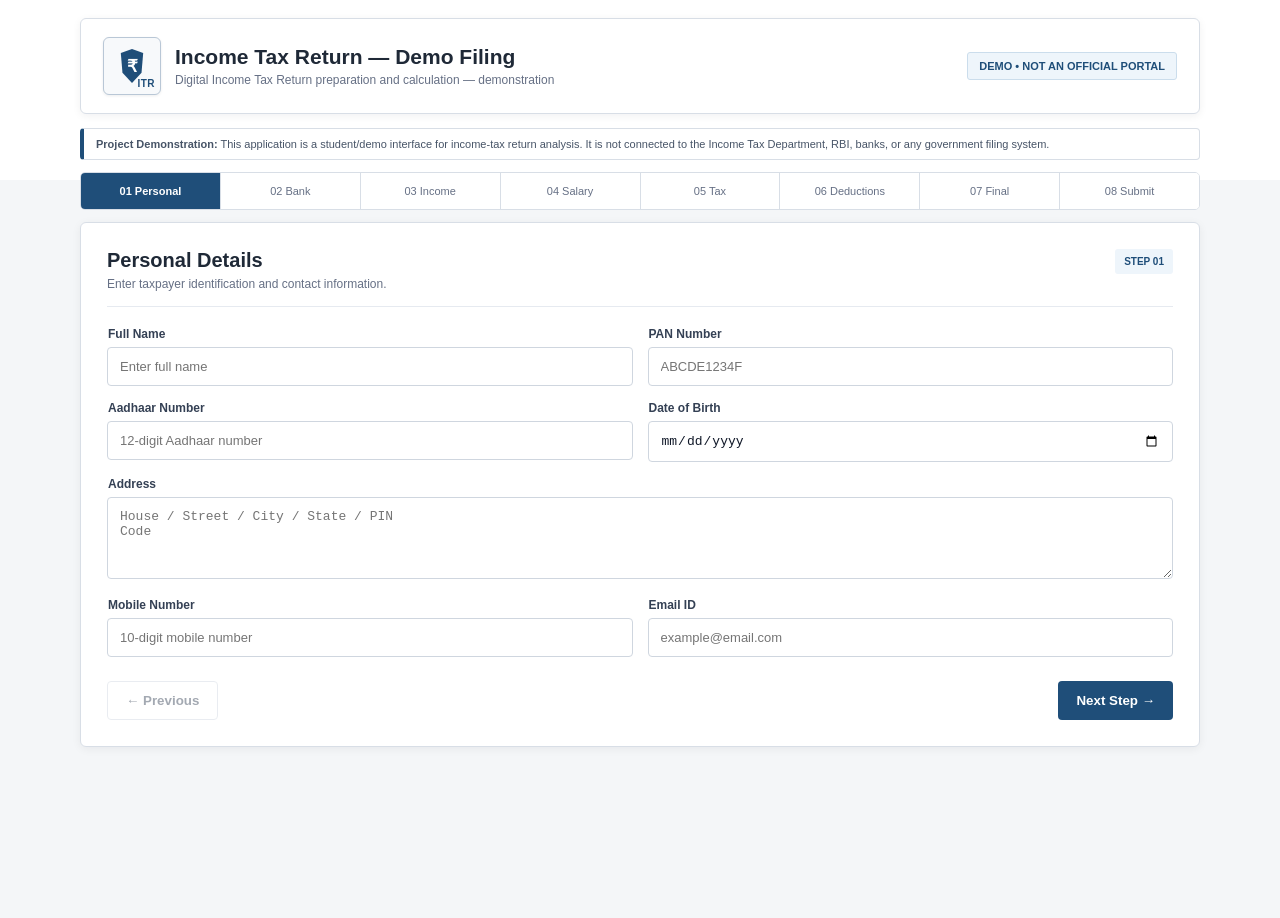
==== index.html @ 1fe900ed "Rename E_ITR_FORM_DEMO_FINAL.html to index.html" ====
<!DOCTYPE html>
<html lang="en">
<head>
<meta charset="UTF-8">
<meta name="viewport" content="width=device-width, initial-scale=1.0">
<title>e-ITR Return Analysis & Filing Demo</title>
<style>
*{box-sizing:border-box;margin:0;padding:0}
:root{
 --bg:#f4f6f8;--card:#fff;--line:#d8dee6;--text:#1f2937;--muted:#667085;
 --primary:#1f4e79;--primary2:#2f6690;--green:#18794e;--danger:#b42318;
}
body{min-height:100vh;font-family:Arial,Segoe UI,sans-serif;color:var(--text);background:var(--bg);overflow-x:hidden}
body:before{content:"";position:fixed;inset:0;pointer-events:none;z-index:-1;background:linear-gradient(#fff 0 180px,transparent 180px)}
header{width:min(1120px,94%);margin:18px auto 14px;padding:18px 22px;display:flex;align-items:center;justify-content:space-between;gap:18px;background:#fff;border:1px solid var(--line);border-radius:6px;box-shadow:0 2px 8px rgba(16,24,40,.06)}
.brand{display:flex;align-items:center;gap:14px}
.logo{width:54px;height:54px;border-radius:4px;display:grid;place-items:center;font-weight:800;font-size:17px;color:#fff;background:var(--primary)}
.brand h1{font-size:21px;font-weight:700}.brand p{font-size:12px;color:var(--muted);margin-top:4px}
.badge{padding:7px 11px;border-radius:3px;background:#eef5fb;color:var(--primary);border:1px solid #cbddec;font-size:11px;font-weight:700}
.container{width:min(1120px,94%);margin:auto;padding-bottom:40px}
.progress{display:flex;gap:0;overflow:auto;margin-bottom:12px;border:1px solid var(--line);background:#fff;border-radius:5px}
.step{min-width:120px;flex:1;padding:12px 10px;border-right:1px solid var(--line);background:#fff;color:#667085;font-size:11px;text-align:center}
.step:last-child{border-right:0}.step.active{color:#fff;background:var(--primary);font-weight:700}
.form-card{background:#fff;border:1px solid var(--line);border-radius:6px;padding:26px;box-shadow:0 2px 10px rgba(16,24,40,.06)}
.section{display:none;animation:fade .2s ease}.section.active{display:block}
@keyframes fade{from{opacity:.5;transform:translateY(4px)}to{opacity:1;transform:none}}
.section-head{display:flex;justify-content:space-between;align-items:flex-start;margin-bottom:20px;gap:15px;border-bottom:1px solid #e6eaf0;padding-bottom:15px}
.section-head h2{font-size:20px}.section-head p{color:var(--muted);font-size:12px;margin-top:5px}.number{font-size:10px;color:var(--primary);background:#eef5fb;padding:7px 9px;border-radius:3px;font-weight:700}
.grid{display:grid;grid-template-columns:repeat(2,1fr);gap:15px}.field{position:relative}.field.full{grid-column:1/-1}
label{display:block;color:#344054;font-size:12px;margin:0 0 6px 1px;font-weight:600}
input,select,textarea{width:100%;padding:11px 12px;border:1px solid #cfd6df;border-radius:4px;background:#fff;color:#101828;outline:none;font-size:13px;transition:.15s}
textarea{min-height:82px;resize:vertical}
input:focus,select:focus,textarea:focus{border-color:var(--primary);box-shadow:0 0 0 2px rgba(31,78,121,.08)}
select option{background:#fff;color:#111}.hint{font-size:10px;color:#667085;margin-top:4px}
.summary{margin-top:18px;padding:16px;border-radius:5px;background:#f7f9fb;border:1px solid #dfe5ec}
.summary-grid{display:grid;grid-template-columns:repeat(3,1fr);gap:10px;margin-top:10px}.summary-item{padding:13px;background:#fff;border:1px solid #e1e6ec;border-radius:4px}
.summary-item small{color:var(--muted);display:block;font-size:10px}.summary-item strong{display:block;margin-top:5px;font-size:17px}
.actions{display:flex;justify-content:space-between;gap:10px;margin-top:24px}
button{border:0;border-radius:4px;padding:11px 18px;color:#fff;font-weight:700;cursor:pointer;background:var(--primary);transition:.15s}
button:hover{background:var(--primary2)}button.secondary{background:#fff;color:#344054;border:1px solid #cfd6df;box-shadow:none}
button.success{background:var(--green)}button:disabled{opacity:.45;cursor:not-allowed}
.verify{padding:18px;border:1px solid #dfe5ec;border-radius:5px;background:#fafbfc}
.check{display:flex;gap:9px;align-items:flex-start;margin:13px 0;color:#475467;font-size:12px;line-height:1.5}.check input{width:auto;margin-top:2px;accent-color:var(--primary)}
.notice{margin-top:15px;color:#667085;font-size:10px;line-height:1.6}
.modal{display:none;position:fixed;inset:0;background:rgba(16,24,40,.48);z-index:20;place-items:center;padding:20px}
.modal.show{display:grid}.modal-box{width:min(620px,100%);padding:26px;border-radius:6px;background:#fff;border:1px solid var(--line);box-shadow:0 18px 50px rgba(16,24,40,.22);text-align:left}
.success-icon{width:44px;height:44px;border-radius:50%;display:grid;place-items:center;background:#e8f5ee;color:var(--green);font-size:24px;margin-bottom:12px}
.modal-box h2{margin-bottom:6px;font-size:21px}.modal-box p{color:var(--muted);font-size:12px;line-height:1.6;margin-bottom:14px}
.receipt{margin:15px 0;padding:14px;border:1px solid #dfe5ec;background:#fafbfc;border-radius:4px}.receipt-row{display:flex;justify-content:space-between;gap:20px;padding:7px 0;border-bottom:1px solid #e7ebf0;font-size:12px}.receipt-row:last-child{border-bottom:0}.receipt-row strong{font-size:13px}
@media(max-width:700px){header{align-items:flex-start}.badge{display:none}.grid{grid-template-columns:1fr}.field.full{grid-column:auto}.summary-grid{grid-template-columns:1fr}.form-card{padding:18px}.section-head h2{font-size:18px}.step{min-width:105px}}

.logo-mark{width:58px;height:58px;border:1px solid #b9c7d6;border-radius:6px;background:#f7f9fb;display:flex;align-items:center;justify-content:center;gap:2px;position:relative;box-shadow:0 1px 3px rgba(16,24,40,.08)}
.logo-shield{width:28px;height:34px;display:grid;place-items:center;background:#1f4e79;color:#fff;font-weight:800;font-size:17px;clip-path:polygon(50% 0,90% 12%,84% 70%,50% 100%,16% 70%,10% 12%)}
.logo-itr{font-size:10px;font-weight:800;color:#1f4e79;position:absolute;bottom:5px;right:5px;letter-spacing:.5px}
.top-note{margin:0 auto 12px;width:min(1120px,94%);font-size:11px;color:#475467;background:#fff;border:1px solid #d8dee6;padding:9px 12px;border-left:4px solid #1f4e79;border-radius:4px}
.calc-note{margin-top:10px;padding:10px 12px;background:#f2f7fb;border:1px solid #d7e4ef;border-radius:4px;font-size:11px;color:#475467}
.result-highlight{margin-top:12px;padding:14px;border:1px solid #b9d7c7;background:#f2faf5;border-radius:5px}
.result-highlight strong{color:#17633f}
.receipt-head{font-size:11px;color:#667085;margin-bottom:8px;font-weight:700;text-transform:uppercase;letter-spacing:.4px}

</style>
</head>
<body>
<header>
<div class="brand">
<div class="logo-mark" aria-label="Income Tax Return demo logo">
  <span class="logo-shield">₹</span><span class="logo-itr">ITR</span>
</div>
<div>
<h1>Income Tax Return — Demo Filing</h1>
<p>Digital Income Tax Return preparation and calculation — demonstration</p>
</div>
</div>
<div class="badge">DEMO • NOT AN OFFICIAL PORTAL</div>
</header>
<div class="top-note"><strong>Project Demonstration:</strong> This application is a student/demo interface for income-tax return analysis. It is not connected to the Income Tax Department, RBI, banks, or any government filing system.</div>
<main class="container">
<div class="progress">
<div class="step active">01 Personal</div>
<div class="step">02 Bank</div>
<div class="step">03 Income</div>
<div class="step">04 Salary</div>
<div class="step">05 Tax</div>
<div class="step">06 Deductions</div>
<div class="step">07 Final</div>
<div class="step">08 Submit</div>
</div>
<div class="form-card">
<section class="section active">
<div class="section-head"><div><h2>Personal Details</h2><p>Enter taxpayer identification and contact information.</p></div><span
class="number">STEP 01</span></div>
<div class="grid">
<div class="field"><label>Full Name</label><input id="name" placeholder="Enter full name"></div>
<div class="field"><label>PAN Number</label><input id="pan" maxlength="10" placeholder="ABCDE1234F"
style="text-transform:uppercase"></div>
<div class="field"><label>Aadhaar Number</label><input id="aadhaar" maxlength="12" placeholder="12-digit Aadhaar number"></div>
<div class="field"><label>Date of Birth</label><input id="dob" type="date"></div>
<div class="field full"><label>Address</label><textarea id="address" placeholder="House / Street / City / State / PIN
Code"></textarea></div>
<div class="field"><label>Mobile Number</label><input id="mobile" maxlength="10" placeholder="10-digit mobile number"></div>
<div class="field"><label>Email ID</label><input id="email" type="email" placeholder="example@email.com"></div>
</div>
</section>
<section class="section">
<div class="section-head"><div><h2>Bank Details</h2><p>Provide the bank account details used for refund or tax-related
processing.</p></div><span class="number">STEP 02</span></div>
<div class="grid">
<div class="field"><label>Bank Name</label><input id="bank" placeholder="Enter bank name"></div>
<div class="field"><label>Account Number</label><input id="account" placeholder="Enter account number"></div>
<div class="field"><label>IFSC Code</label><input id="ifsc" placeholder="ABCD0123456" style="text-transform:uppercase"></div>
<div class="field"><label>Account Type</label><select id="accountType"><option value="">Select account
type</option><option>Savings</option><option>Current</option><option>NRE</option><option>NRO</option></select></div>
</div>
</section>
<section class="section">
<div class="section-head"><div><h2>Income Details</h2><p>Enter income received from different sources during the financial
year.</p></div><span class="number">STEP 03</span></div>
<div class="grid">
<div class="field"><label>Salary Income ( )</label><input class="money" id="salaryIncome" type="number" min="0"
placeholder="0"></div>
<div class="field"><label>Business / Profession Income ( )</label><input class="money" id="businessIncome" type="number" min="0"
placeholder="0"></div>
<div class="field"><label>Bank Interest ( )</label><input class="money" id="interest" type="number" min="0"
placeholder="0"></div>
<div class="field"><label>Other Income ( )</label><input class="money" id="otherIncome" type="number" min="0"
placeholder="0"></div>
</div>
<div class="summary"><b>Income Preview</b><div class="summary-grid"><div class="summary-item"><small>Total Income
Sources</small><strong id="incomePreview"> 0</strong></div></div></div>
</section>
<section class="section">
<div class="section-head"><div><h2>Salary Details</h2><p>Provide gross salary, allowances and employer information.</p></div><span
class="number">STEP 04</span></div>
<div class="grid">
<div class="field"><label>Gross Salary ( )</label><input class="money" id="grossSalary" type="number" min="0"
placeholder="0"></div>
<div class="field"><label>Allowances ( )</label><input class="money" id="allowances" type="number" min="0" placeholder="0"></div>
<div class="field"><label>Taxable Salary ( )</label><input class="money" id="taxableSalary" type="number" min="0"
placeholder="0"></div>
<div class="field"><label>Employer Details</label><input id="employer" placeholder="Employer / Company name"></div>
</div>
</section>
<section class="section">
<div class="section-head"><div><h2>Tax Review</h2><p>Tax figures are calculated from the income and deductions entered above.</p></div><span
class="number">STEP 05</span></div>
<div class="grid">
<div class="field"><label>Total Income ( )</label><input class="money" id="totalIncome" type="number" min="0"
placeholder="0"></div>
<div class="field"><label>Taxable Income ( )</label><input class="money" id="taxableIncome" type="number" min="0"
placeholder="0"></div>
<div class="field"><label>Income Tax (₹)</label><input class="money" id="incomeTax" type="number" min="0" readonly placeholder="0"></div>
<div class="field"><label>Health & Education Cess (₹)</label><input class="money" id="cess" type="number" min="0" readonly placeholder="0"></div>
<div class="field"><label>TDS Deducted ( )</label><input class="money" id="tds" type="number" min="0" placeholder="0"></div>
</div>
</section>
<section class="section">
<div class="section-head"><div><h2>Deductions</h2><p>Enter eligible deductions as applicable to your tax filing.</p></div><span
class="number">STEP 06</span></div>
<div class="grid">
<div class="field"><label>Section 80C ( )</label><input class="money" id="d80c" type="number" min="0" placeholder="0"></div>
<div class="field"><label>Section 80D ( )</label><input class="money" id="d80d" type="number" min="0" placeholder="0"></div>
<div class="field full"><label>Other Applicable Deductions ( )</label><input class="money" id="otherDeduction" type="number"
min="0" placeholder="0"></div>
</div>
</section>
<section class="section">
<div class="section-head"><div><h2>Final Calculation</h2><p>Review the entered figures before moving to
verification.</p></div><span class="number">STEP 07</span></div>
<div class="summary">
<div class="summary-grid">
<div class="summary-item"><small>Total Tax Payable</small><strong id="finalTax"> 0</strong></div>
<div class="summary-item"><small>Tax Already Paid / TDS</small><strong id="finalTDS"> 0</strong></div>
<div class="summary-item"><small>Final Status</small><strong id="finalStatus">—</strong></div>
</div>
</div>
<p class="notice">This interface performs a basic demo calculation from entered values. Actual ITR computation, tax regime rules,
exemptions, limits and validation should be verified against the applicable Income Tax Department rules before filing.</p>
</section>
<section class="section">
<div class="section-head"><div><h2>Verification & Submission</h2><p>Complete the final declaration and select your submission
method.</p></div><span class="number">STEP 08</span></div>
<div class="verify">
<label>Demo Verification Method</label>
<select id="verifyMethod">
<option value="">Select method</option>
<option>Demo: Aadhaar OTP flow (not sent)</option>
<option>Demo: Bank / Demat flow (not sent)</option>
<option>Demo: Verify later</option>
</select>
<label class="check"><input type="checkbox" id="declaration"> I confirm that the information entered in this demo form is correct
to the best of my knowledge.</label>
<label class="check"><input type="checkbox" id="consent"> I understand that this interface is a demonstration and is not directly
connected to the Income Tax Department filing system.</label>
<button class="success" id="submitBtn" disabled onclick="submitITR()">✓ Submit Return Demo & View Result</button>
<p class="notice">For actual filing, use the official Income Tax e-Filing portal and follow the current government verification
process.</p>
</div>
</section>
<div class="actions">
<button class="secondary" id="prevBtn" onclick="prevStep()" disabled>← Previous</button>
<button id="nextBtn" onclick="nextStep()">Next Step →</button>
</div>
</div>
</main>
<div class="modal" id="modal">
 <div class="modal-box">
  <div class="success-icon">✓</div>
  <h2>Return Analysis Completed</h2>
  <p id="resultIntro">Your entered return data has been processed successfully in this demo.</p>
  <div class="receipt">
   <div class="receipt-head">Demo Return Summary</div>
   <div class="receipt-row"><span>Acknowledgement Reference</span><strong id="ackNo">—</strong></div>
   <div class="receipt-row"><span>Taxpayer Name</span><strong id="receiptName">—</strong></div>
   <div class="receipt-row"><span>PAN</span><strong id="receiptPan">—</strong></div>
   <div class="receipt-row"><span>Total Income</span><strong id="receiptIncome">₹0</strong></div>
   <div class="receipt-row"><span>Taxable Income</span><strong id="receiptTaxable">₹0</strong></div>
   <div class="receipt-row"><span>Total Tax Liability</span><strong id="receiptTax">₹0</strong></div>
   <div class="receipt-row"><span>Tax Already Paid / TDS</span><strong id="receiptPaid">₹0</strong></div>
   <div class="receipt-row"><span>Final Result</span><strong id="receiptStatus">—</strong></div>
  </div>
  <div class="result-highlight"><strong>What this means:</strong><br><span id="resultExplanation">—</span></div>
  <p class="notice">This reference is generated only by the demo application. It is not a government acknowledgement number and no return has been submitted to any authority.</p>
  <button onclick="closeModal()">Close Result</button>
 </div>
</div>
<script>
const sections=[...document.querySelectorAll('.section')];
const steps=[...document.querySelectorAll('.step')];
let current=0;

const val=id=>Number(document.getElementById(id)?.value||0);
const money=n=>'₹'+Number(Math.max(0,n)||0).toLocaleString('en-IN',{maximumFractionDigits:0});

function showStep(i){
 current=i;
 sections.forEach((s,n)=>s.classList.toggle('active',n===i));
 steps.forEach((s,n)=>s.classList.toggle('active',n===i));
 document.getElementById('prevBtn').disabled=i===0;
 document.getElementById('nextBtn').style.display=i===sections.length-1?'none':'inline-block';
 if(i===2||i===4||i===5) calculateAll();
 window.scrollTo({top:0,behavior:'smooth'});
}
function nextStep(){if(current<sections.length-1){if(validateStep(current))showStep(current+1)}}
function prevStep(){if(current>0)showStep(current-1)}

function validateStep(i){
 const required={
  0:['name','pan','dob','mobile','email'],
  1:['bank','account','ifsc','accountType'],
  2:[],
  3:['grossSalary'],
  4:[],
  5:[]
 }[i]||[];
 for(const id of required){
  const el=document.getElementById(id);
  if(!el.value.trim()){el.focus();alert('Please complete the required fields.');return false}
 }
 if(i===0 && !/^[A-Z]{5}[0-9]{4}[A-Z]$/.test(document.getElementById('pan').value.toUpperCase())){
  alert('Please enter a valid 10-character PAN format.');document.getElementById('pan').focus();return false;
 }
 if(i===0 && !/^\d{10}$/.test(document.getElementById('mobile').value)){
  alert('Please enter a valid 10-digit mobile number.');document.getElementById('mobile').focus();return false;
 }
 return true;
}

function grossIncome(){
 const salary=val('salaryIncome') || val('grossSalary');
 return salary+val('businessIncome')+val('interest')+val('otherIncome');
}
function standardDeduction(){
 const salary=val('salaryIncome') || val('grossSalary');
 return salary>0 ? Math.min(75000,salary) : 0;
}
function taxableIncome(){
 const income=grossIncome();
 const deductions=standardDeduction()+val('d80c')+val('d80d')+val('otherDeduction');
 return Math.max(0,income-deductions);
}

/* AY 2026-27 demo: new-regime slab calculation for ordinary income.
   This is a project calculator, not an official filing engine. */
function slabTax(income){
 let tax=0;
 if(income<=400000)return 0;
 tax += Math.min(Math.max(income-400000,0),400000)*0.05;
 tax += Math.min(Math.max(income-800000,0),400000)*0.10;
 tax += Math.min(Math.max(income-1200000,0),400000)*0.15;
 tax += Math.min(Math.max(income-1600000,0),400000)*0.20;
 tax += Math.min(Math.max(income-2000000,0),400000)*0.25;
 tax += Math.max(income-2400000,0)*0.30;
 return tax;
}
function calculateAll(){
 const income=grossIncome();
 const taxable=taxableIncome();
 let baseTax=slabTax(taxable);
 /* Basic 87A rebate for eligible resident individuals. */
 let rebate=taxable<=1200000 ? Math.min(baseTax,60000) : 0;
 let taxAfterRebate=Math.max(0,baseTax-rebate);
 const cess=taxAfterRebate*0.04;
 const liability=taxAfterRebate+cess;
 const paid=val('tds');
 const balance=liability-paid;

 document.getElementById('incomePreview').textContent=money(income);
 document.getElementById('finalTax').textContent=money(liability);
 document.getElementById('finalTDS').textContent=money(paid);
 document.getElementById('finalStatus').textContent=balance>0?'Tax Payable '+money(balance):balance<0?'Refund '+money(Math.abs(balance)):'No Balance';

 if(document.getElementById('totalIncome'))document.getElementById('totalIncome').value=Math.round(income);
 if(document.getElementById('taxableIncome'))document.getElementById('taxableIncome').value=Math.round(taxable);
 if(document.getElementById('incomeTax'))document.getElementById('incomeTax').value=Math.round(taxAfterRebate);
 if(document.getElementById('cess'))document.getElementById('cess').value=Math.round(cess);
 return {income,taxable,baseTax,rebate,cess,liability,paid,balance};
}

document.querySelectorAll('.money').forEach(el=>el.addEventListener('input',calculateAll));
['pan','ifsc'].forEach(id=>document.getElementById(id)?.addEventListener('input',e=>e.target.value=e.target.value.toUpperCase().replace(/[^A-Z0-9]/g,'')));
['mobile','aadhaar','account'].forEach(id=>document.getElementById(id)?.addEventListener('input',e=>e.target.value=e.target.value.replace(/\D/g,'')));

function updateSubmit(){
 const ok=document.getElementById('declaration').checked &&
          document.getElementById('consent').checked &&
          document.getElementById('verifyMethod').value;
 document.getElementById('submitBtn').disabled=!ok;
}
['declaration','consent','verifyMethod'].forEach(id=>document.getElementById(id).addEventListener('change',updateSubmit));

function submitITR(){
 const result=calculateAll();
 const ack='DEMO-'+Date.now().toString().slice(-10);
 document.getElementById('ackNo').textContent=ack;
 document.getElementById('receiptName').textContent=document.getElementById('name').value || '—';
 document.getElementById('receiptPan').textContent=document.getElementById('pan').value || '—';
 document.getElementById('receiptIncome').textContent=money(result.income);
 document.getElementById('receiptTaxable').textContent=money(result.taxable);
 document.getElementById('receiptTax').textContent=money(result.liability);
 document.getElementById('receiptPaid').textContent=money(result.paid);
 const status=result.balance>0?'Tax Payable '+money(result.balance):result.balance<0?'Refund '+money(Math.abs(result.balance)):'No Balance';
 document.getElementById('receiptStatus').textContent=status;
 document.getElementById('resultExplanation').textContent=result.balance>0
   ? 'Your calculated tax liability is higher than the TDS/tax already paid, so the remaining balance is shown as tax payable.'
   : result.balance<0
   ? 'The tax already paid/TDS is higher than the calculated liability, so the excess is shown as a demo refund amount.'
   : 'The calculated tax liability is fully covered by the tax already paid/TDS, so there is no remaining balance.';
 document.getElementById('modal').classList.add('show');
}
function closeModal(){document.getElementById('modal').classList.remove('show')}

calculateAll();
updateSubmit();
</script>
</body>
</html>
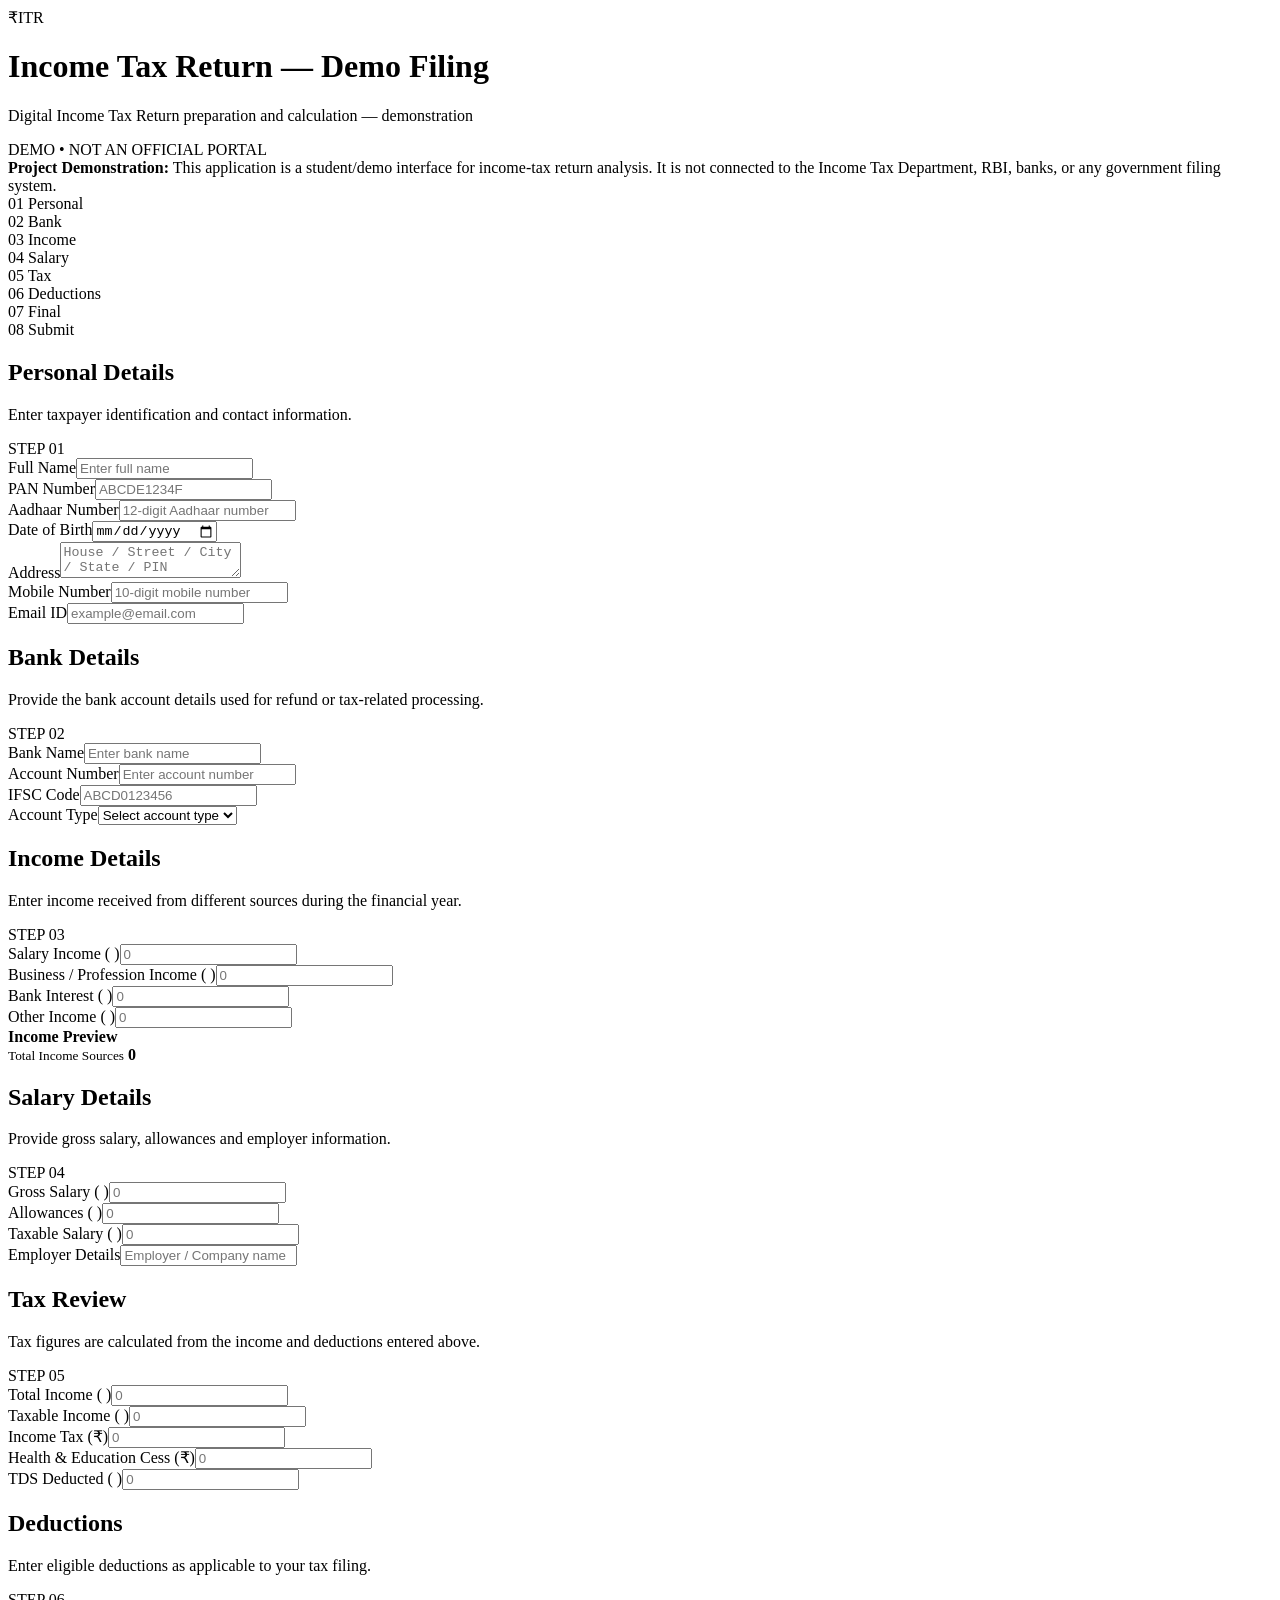
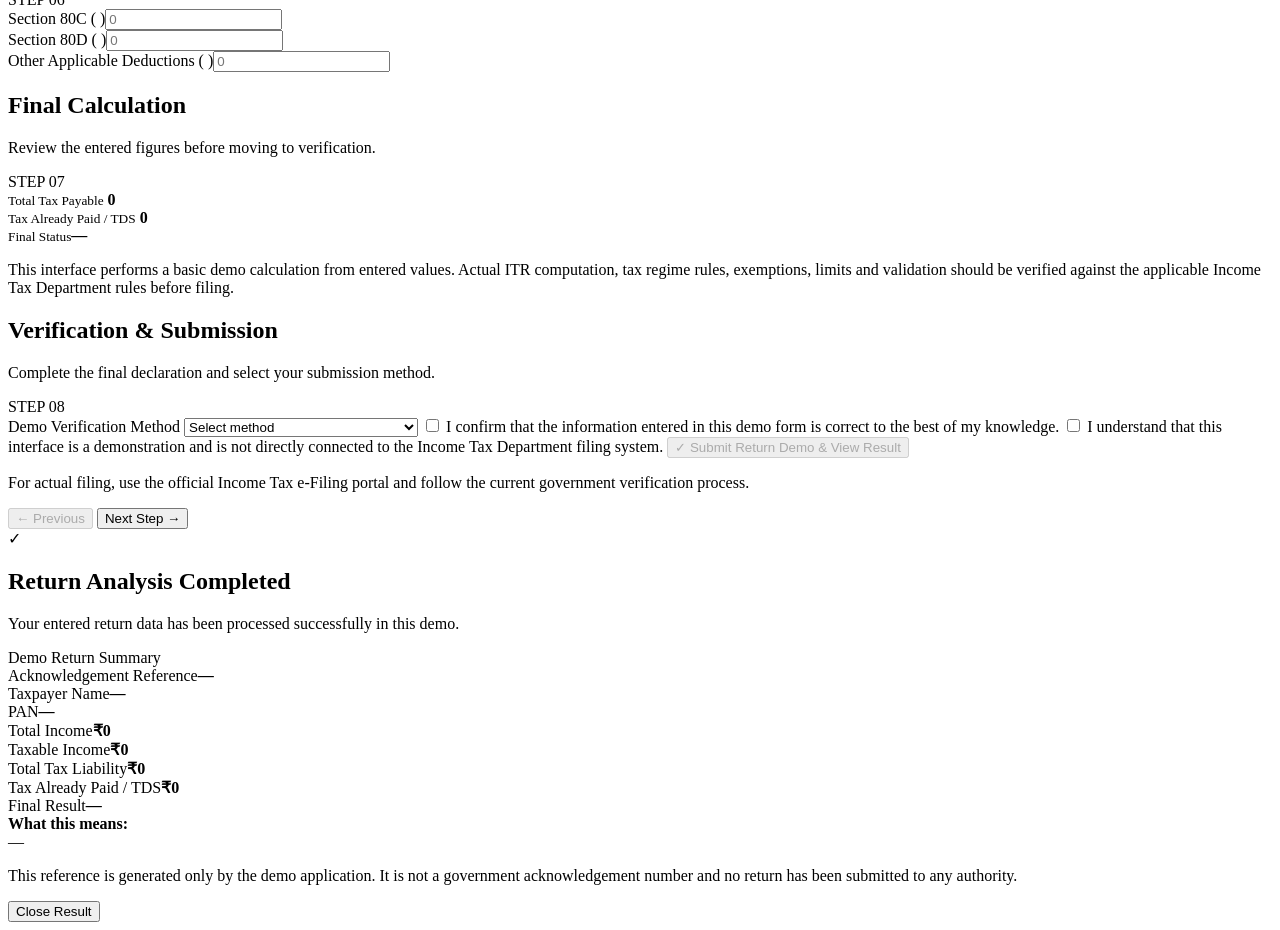
==== commit 1fb06f30: "Rename index.html to index.html" ====
--- a/index.html
+++ b/index.html
@@ -1,64 +1,21 @@
 <!DOCTYPE html>
 <html lang="en">
 <head>
+
+ <!-- Google tag (gtag.js) -->
+<script async src="https://www.googletagmanager.com/gtag/js?id=G-FX7XS2B6NH"></script>
+<script>
+  window.dataLayer = window.dataLayer || [];
+  function gtag(){dataLayer.push(arguments);}
+  gtag('js', new Date());
+
+  gtag('config', 'G-FX7XS2B6NH');
+</script>
 <meta charset="UTF-8">
 <meta name="viewport" content="width=device-width, initial-scale=1.0">
 <title>e-ITR Return Analysis & Filing Demo</title>
-<style>
-*{box-sizing:border-box;margin:0;padding:0}
-:root{
- --bg:#f4f6f8;--card:#fff;--line:#d8dee6;--text:#1f2937;--muted:#667085;
- --primary:#1f4e79;--primary2:#2f6690;--green:#18794e;--danger:#b42318;
-}
-body{min-height:100vh;font-family:Arial,Segoe UI,sans-serif;color:var(--text);background:var(--bg);overflow-x:hidden}
-body:before{content:"";position:fixed;inset:0;pointer-events:none;z-index:-1;background:linear-gradient(#fff 0 180px,transparent 180px)}
-header{width:min(1120px,94%);margin:18px auto 14px;padding:18px 22px;display:flex;align-items:center;justify-content:space-between;gap:18px;background:#fff;border:1px solid var(--line);border-radius:6px;box-shadow:0 2px 8px rgba(16,24,40,.06)}
-.brand{display:flex;align-items:center;gap:14px}
-.logo{width:54px;height:54px;border-radius:4px;display:grid;place-items:center;font-weight:800;font-size:17px;color:#fff;background:var(--primary)}
-.brand h1{font-size:21px;font-weight:700}.brand p{font-size:12px;color:var(--muted);margin-top:4px}
-.badge{padding:7px 11px;border-radius:3px;background:#eef5fb;color:var(--primary);border:1px solid #cbddec;font-size:11px;font-weight:700}
-.container{width:min(1120px,94%);margin:auto;padding-bottom:40px}
-.progress{display:flex;gap:0;overflow:auto;margin-bottom:12px;border:1px solid var(--line);background:#fff;border-radius:5px}
-.step{min-width:120px;flex:1;padding:12px 10px;border-right:1px solid var(--line);background:#fff;color:#667085;font-size:11px;text-align:center}
-.step:last-child{border-right:0}.step.active{color:#fff;background:var(--primary);font-weight:700}
-.form-card{background:#fff;border:1px solid var(--line);border-radius:6px;padding:26px;box-shadow:0 2px 10px rgba(16,24,40,.06)}
-.section{display:none;animation:fade .2s ease}.section.active{display:block}
-@keyframes fade{from{opacity:.5;transform:translateY(4px)}to{opacity:1;transform:none}}
-.section-head{display:flex;justify-content:space-between;align-items:flex-start;margin-bottom:20px;gap:15px;border-bottom:1px solid #e6eaf0;padding-bottom:15px}
-.section-head h2{font-size:20px}.section-head p{color:var(--muted);font-size:12px;margin-top:5px}.number{font-size:10px;color:var(--primary);background:#eef5fb;padding:7px 9px;border-radius:3px;font-weight:700}
-.grid{display:grid;grid-template-columns:repeat(2,1fr);gap:15px}.field{position:relative}.field.full{grid-column:1/-1}
-label{display:block;color:#344054;font-size:12px;margin:0 0 6px 1px;font-weight:600}
-input,select,textarea{width:100%;padding:11px 12px;border:1px solid #cfd6df;border-radius:4px;background:#fff;color:#101828;outline:none;font-size:13px;transition:.15s}
-textarea{min-height:82px;resize:vertical}
-input:focus,select:focus,textarea:focus{border-color:var(--primary);box-shadow:0 0 0 2px rgba(31,78,121,.08)}
-select option{background:#fff;color:#111}.hint{font-size:10px;color:#667085;margin-top:4px}
-.summary{margin-top:18px;padding:16px;border-radius:5px;background:#f7f9fb;border:1px solid #dfe5ec}
-.summary-grid{display:grid;grid-template-columns:repeat(3,1fr);gap:10px;margin-top:10px}.summary-item{padding:13px;background:#fff;border:1px solid #e1e6ec;border-radius:4px}
-.summary-item small{color:var(--muted);display:block;font-size:10px}.summary-item strong{display:block;margin-top:5px;font-size:17px}
-.actions{display:flex;justify-content:space-between;gap:10px;margin-top:24px}
-button{border:0;border-radius:4px;padding:11px 18px;color:#fff;font-weight:700;cursor:pointer;background:var(--primary);transition:.15s}
-button:hover{background:var(--primary2)}button.secondary{background:#fff;color:#344054;border:1px solid #cfd6df;box-shadow:none}
-button.success{background:var(--green)}button:disabled{opacity:.45;cursor:not-allowed}
-.verify{padding:18px;border:1px solid #dfe5ec;border-radius:5px;background:#fafbfc}
-.check{display:flex;gap:9px;align-items:flex-start;margin:13px 0;color:#475467;font-size:12px;line-height:1.5}.check input{width:auto;margin-top:2px;accent-color:var(--primary)}
-.notice{margin-top:15px;color:#667085;font-size:10px;line-height:1.6}
-.modal{display:none;position:fixed;inset:0;background:rgba(16,24,40,.48);z-index:20;place-items:center;padding:20px}
-.modal.show{display:grid}.modal-box{width:min(620px,100%);padding:26px;border-radius:6px;background:#fff;border:1px solid var(--line);box-shadow:0 18px 50px rgba(16,24,40,.22);text-align:left}
-.success-icon{width:44px;height:44px;border-radius:50%;display:grid;place-items:center;background:#e8f5ee;color:var(--green);font-size:24px;margin-bottom:12px}
-.modal-box h2{margin-bottom:6px;font-size:21px}.modal-box p{color:var(--muted);font-size:12px;line-height:1.6;margin-bottom:14px}
-.receipt{margin:15px 0;padding:14px;border:1px solid #dfe5ec;background:#fafbfc;border-radius:4px}.receipt-row{display:flex;justify-content:space-between;gap:20px;padding:7px 0;border-bottom:1px solid #e7ebf0;font-size:12px}.receipt-row:last-child{border-bottom:0}.receipt-row strong{font-size:13px}
-@media(max-width:700px){header{align-items:flex-start}.badge{display:none}.grid{grid-template-columns:1fr}.field.full{grid-column:auto}.summary-grid{grid-template-columns:1fr}.form-card{padding:18px}.section-head h2{font-size:18px}.step{min-width:105px}}
 
-.logo-mark{width:58px;height:58px;border:1px solid #b9c7d6;border-radius:6px;background:#f7f9fb;display:flex;align-items:center;justify-content:center;gap:2px;position:relative;box-shadow:0 1px 3px rgba(16,24,40,.08)}
-.logo-shield{width:28px;height:34px;display:grid;place-items:center;background:#1f4e79;color:#fff;font-weight:800;font-size:17px;clip-path:polygon(50% 0,90% 12%,84% 70%,50% 100%,16% 70%,10% 12%)}
-.logo-itr{font-size:10px;font-weight:800;color:#1f4e79;position:absolute;bottom:5px;right:5px;letter-spacing:.5px}
-.top-note{margin:0 auto 12px;width:min(1120px,94%);font-size:11px;color:#475467;background:#fff;border:1px solid #d8dee6;padding:9px 12px;border-left:4px solid #1f4e79;border-radius:4px}
-.calc-note{margin-top:10px;padding:10px 12px;background:#f2f7fb;border:1px solid #d7e4ef;border-radius:4px;font-size:11px;color:#475467}
-.result-highlight{margin-top:12px;padding:14px;border:1px solid #b9d7c7;background:#f2faf5;border-radius:5px}
-.result-highlight strong{color:#17633f}
-.receipt-head{font-size:11px;color:#667085;margin-bottom:8px;font-weight:700;text-transform:uppercase;letter-spacing:.4px}
-
-</style>
+  <link rel="stylesheet" href="style.css">
 </head>
 <body>
 <header>
@@ -223,134 +180,7 @@
   <button onclick="closeModal()">Close Result</button>
  </div>
 </div>
-<script>
-const sections=[...document.querySelectorAll('.section')];
-const steps=[...document.querySelectorAll('.step')];
-let current=0;
 
-const val=id=>Number(document.getElementById(id)?.value||0);
-const money=n=>'₹'+Number(Math.max(0,n)||0).toLocaleString('en-IN',{maximumFractionDigits:0});
-
-function showStep(i){
- current=i;
- sections.forEach((s,n)=>s.classList.toggle('active',n===i));
- steps.forEach((s,n)=>s.classList.toggle('active',n===i));
- document.getElementById('prevBtn').disabled=i===0;
- document.getElementById('nextBtn').style.display=i===sections.length-1?'none':'inline-block';
- if(i===2||i===4||i===5) calculateAll();
- window.scrollTo({top:0,behavior:'smooth'});
-}
-function nextStep(){if(current<sections.length-1){if(validateStep(current))showStep(current+1)}}
-function prevStep(){if(current>0)showStep(current-1)}
-
-function validateStep(i){
- const required={
-  0:['name','pan','dob','mobile','email'],
-  1:['bank','account','ifsc','accountType'],
-  2:[],
-  3:['grossSalary'],
-  4:[],
-  5:[]
- }[i]||[];
- for(const id of required){
-  const el=document.getElementById(id);
-  if(!el.value.trim()){el.focus();alert('Please complete the required fields.');return false}
- }
- if(i===0 && !/^[A-Z]{5}[0-9]{4}[A-Z]$/.test(document.getElementById('pan').value.toUpperCase())){
-  alert('Please enter a valid 10-character PAN format.');document.getElementById('pan').focus();return false;
- }
- if(i===0 && !/^\d{10}$/.test(document.getElementById('mobile').value)){
-  alert('Please enter a valid 10-digit mobile number.');document.getElementById('mobile').focus();return false;
- }
- return true;
-}
-
-function grossIncome(){
- const salary=val('salaryIncome') || val('grossSalary');
- return salary+val('businessIncome')+val('interest')+val('otherIncome');
-}
-function standardDeduction(){
- const salary=val('salaryIncome') || val('grossSalary');
- return salary>0 ? Math.min(75000,salary) : 0;
-}
-function taxableIncome(){
- const income=grossIncome();
- const deductions=standardDeduction()+val('d80c')+val('d80d')+val('otherDeduction');
- return Math.max(0,income-deductions);
-}
-
-/* AY 2026-27 demo: new-regime slab calculation for ordinary income.
-   This is a project calculator, not an official filing engine. */
-function slabTax(income){
- let tax=0;
- if(income<=400000)return 0;
- tax += Math.min(Math.max(income-400000,0),400000)*0.05;
- tax += Math.min(Math.max(income-800000,0),400000)*0.10;
- tax += Math.min(Math.max(income-1200000,0),400000)*0.15;
- tax += Math.min(Math.max(income-1600000,0),400000)*0.20;
- tax += Math.min(Math.max(income-2000000,0),400000)*0.25;
- tax += Math.max(income-2400000,0)*0.30;
- return tax;
-}
-function calculateAll(){
- const income=grossIncome();
- const taxable=taxableIncome();
- let baseTax=slabTax(taxable);
- /* Basic 87A rebate for eligible resident individuals. */
- let rebate=taxable<=1200000 ? Math.min(baseTax,60000) : 0;
- let taxAfterRebate=Math.max(0,baseTax-rebate);
- const cess=taxAfterRebate*0.04;
- const liability=taxAfterRebate+cess;
- const paid=val('tds');
- const balance=liability-paid;
-
- document.getElementById('incomePreview').textContent=money(income);
- document.getElementById('finalTax').textContent=money(liability);
- document.getElementById('finalTDS').textContent=money(paid);
- document.getElementById('finalStatus').textContent=balance>0?'Tax Payable '+money(balance):balance<0?'Refund '+money(Math.abs(balance)):'No Balance';
-
- if(document.getElementById('totalIncome'))document.getElementById('totalIncome').value=Math.round(income);
- if(document.getElementById('taxableIncome'))document.getElementById('taxableIncome').value=Math.round(taxable);
- if(document.getElementById('incomeTax'))document.getElementById('incomeTax').value=Math.round(taxAfterRebate);
- if(document.getElementById('cess'))document.getElementById('cess').value=Math.round(cess);
- return {income,taxable,baseTax,rebate,cess,liability,paid,balance};
-}
-
-document.querySelectorAll('.money').forEach(el=>el.addEventListener('input',calculateAll));
-['pan','ifsc'].forEach(id=>document.getElementById(id)?.addEventListener('input',e=>e.target.value=e.target.value.toUpperCase().replace(/[^A-Z0-9]/g,'')));
-['mobile','aadhaar','account'].forEach(id=>document.getElementById(id)?.addEventListener('input',e=>e.target.value=e.target.value.replace(/\D/g,'')));
-
-function updateSubmit(){
- const ok=document.getElementById('declaration').checked &&
-          document.getElementById('consent').checked &&
-          document.getElementById('verifyMethod').value;
- document.getElementById('submitBtn').disabled=!ok;
-}
-['declaration','consent','verifyMethod'].forEach(id=>document.getElementById(id).addEventListener('change',updateSubmit));
-
-function submitITR(){
- const result=calculateAll();
- const ack='DEMO-'+Date.now().toString().slice(-10);
- document.getElementById('ackNo').textContent=ack;
- document.getElementById('receiptName').textContent=document.getElementById('name').value || '—';
- document.getElementById('receiptPan').textContent=document.getElementById('pan').value || '—';
- document.getElementById('receiptIncome').textContent=money(result.income);
- document.getElementById('receiptTaxable').textContent=money(result.taxable);
- document.getElementById('receiptTax').textContent=money(result.liability);
- document.getElementById('receiptPaid').textContent=money(result.paid);
- const status=result.balance>0?'Tax Payable '+money(result.balance):result.balance<0?'Refund '+money(Math.abs(result.balance)):'No Balance';
- document.getElementById('receiptStatus').textContent=status;
- document.getElementById('resultExplanation').textContent=result.balance>0
-   ? 'Your calculated tax liability is higher than the TDS/tax already paid, so the remaining balance is shown as tax payable.'
-   : result.balance<0
-   ? 'The tax already paid/TDS is higher than the calculated liability, so the excess is shown as a demo refund amount.'
-   : 'The calculated tax liability is fully covered by the tax already paid/TDS, so there is no remaining balance.';
- document.getElementById('modal').classList.add('show');
-}
-function closeModal(){document.getElementById('modal').classList.remove('show')}
-
-calculateAll();
-updateSubmit();
-</script>
+  <script src="script.js"></script>
 </body>
 </html>
